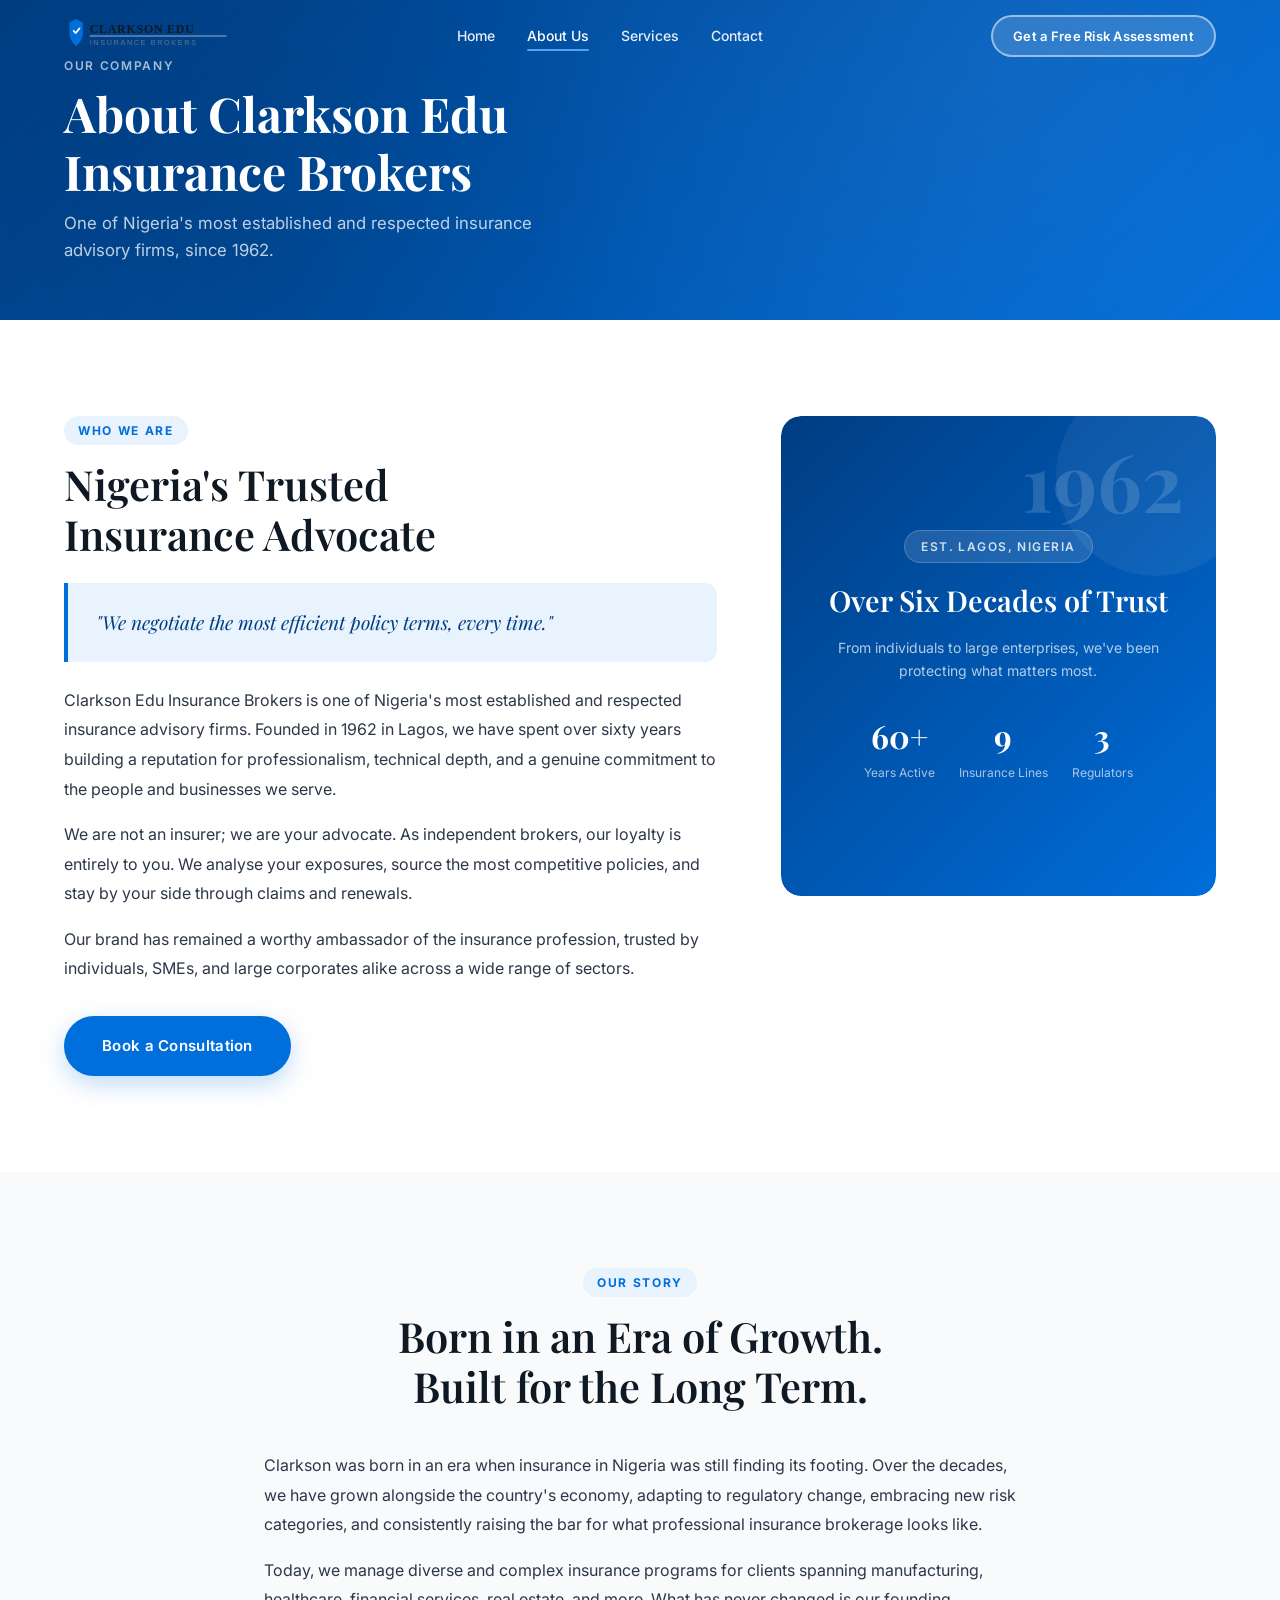
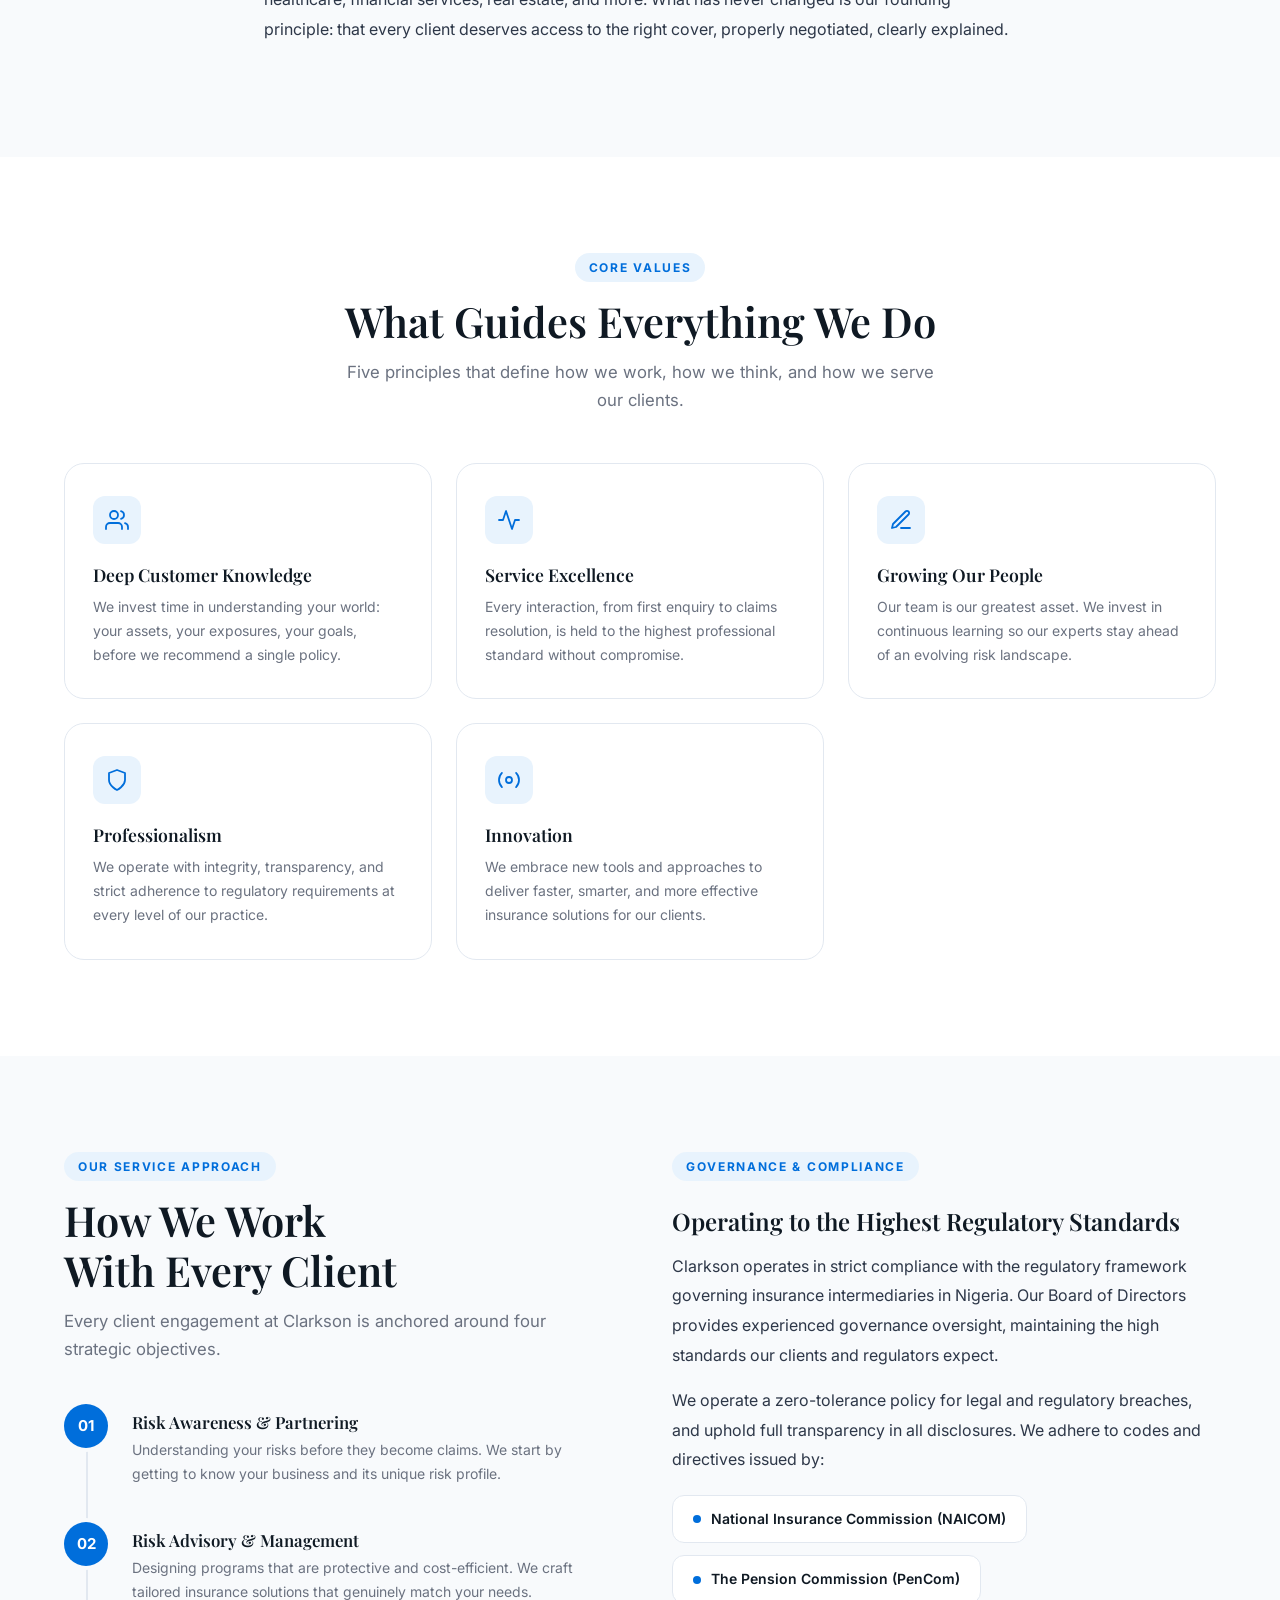
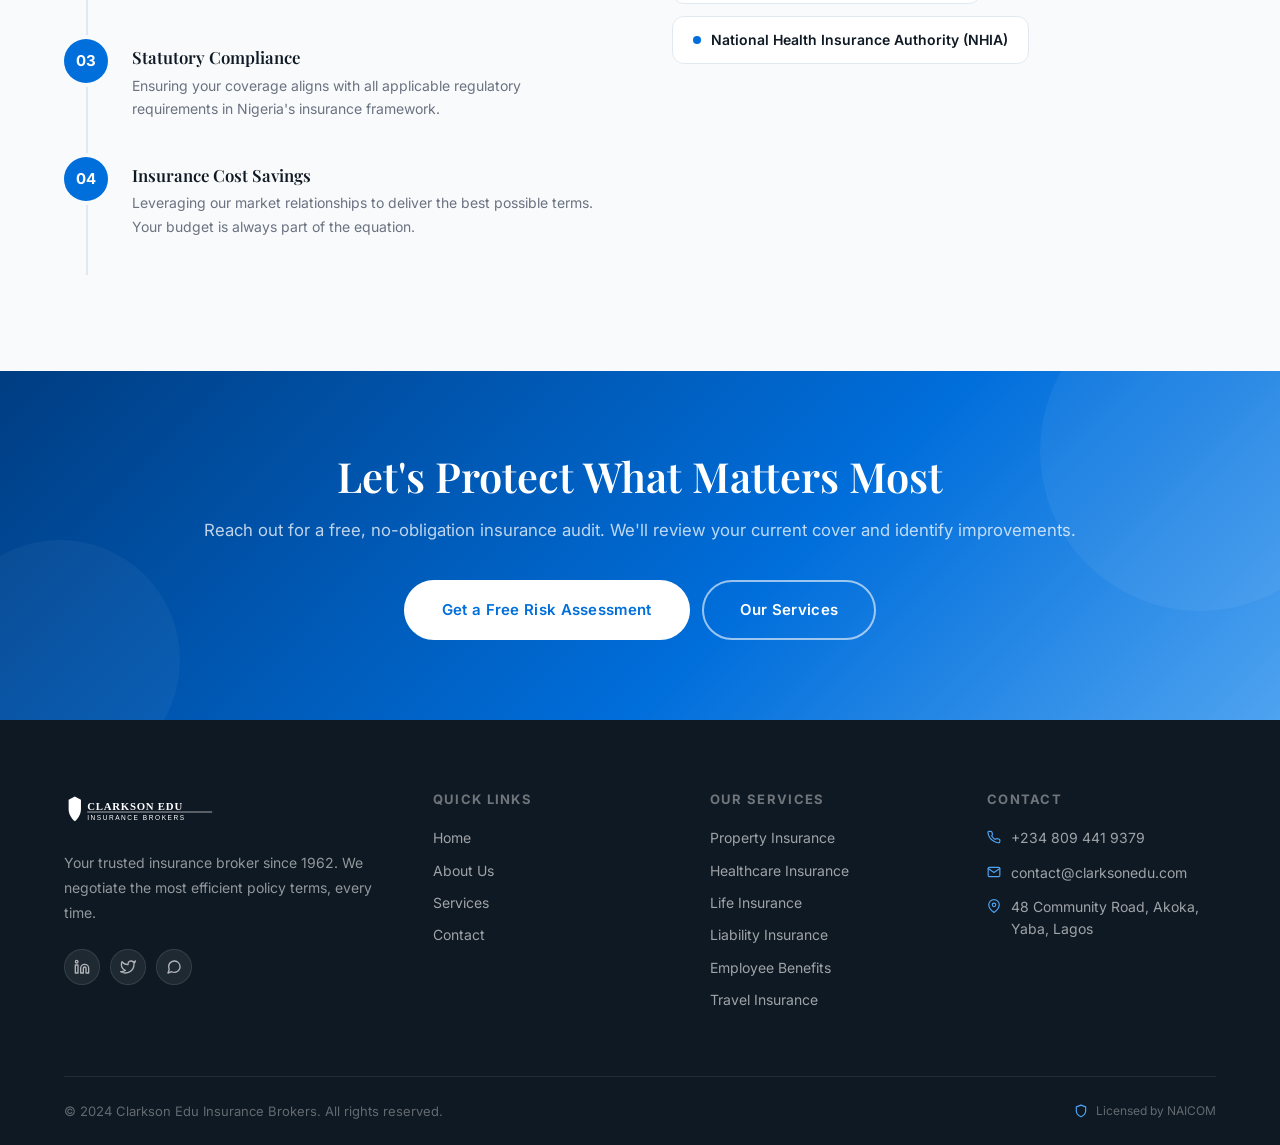
==== about.html @ 84d58c95 "Initial commit: Clarkson website Co-Authored-By: Claude Sonnet 5 <noreply@anthropic.com>" ====
<!DOCTYPE html>
<html lang="en">
<head>
  <meta charset="UTF-8"/>
  <meta name="viewport" content="width=device-width, initial-scale=1.0"/>
  <title>About Us | Clarkson Edu Insurance Brokers</title>
  <meta name="description" content="Clarkson Edu Insurance Brokers, one of Nigeria's most established insurance advisory firms. Founded in 1962, over 60 years of trust and expertise."/>
  <link rel="icon" type="image/svg+xml" href="./images/logo.svg"/>
  <link rel="preconnect" href="https://fonts.googleapis.com"/>
  <link rel="preconnect" href="https://fonts.gstatic.com" crossorigin/>
  <link href="https://fonts.googleapis.com/css2?family=Inter:wght@300;400;500;600;700;800&family=Playfair+Display:wght@500;600;700&display=swap" rel="stylesheet"/>
  <link rel="stylesheet" href="./src/css/styles.css"/>
</head>
<body>

<!-- LOADER -->
<div id="loader">
  <div class="loader-track"><div class="loader-bar"></div></div>
</div>

<!-- HEADER -->
<header id="header">
  <div class="container">
    <nav class="nav-inner">
      <a href="./index.html" class="nav-logo">
        <img src="./images/logo.svg" alt="Clarkson Edu Insurance Brokers"/>
      </a>
      <div class="nav-links">
        <a href="./index.html" class="nav-link">Home</a>
        <a href="./about.html" class="nav-link">About Us</a>
        <a href="./services.html" class="nav-link">Services</a>
        <a href="./contact.html" class="nav-link">Contact</a>
      </div>
      <div class="nav-cta">
        <a href="./contact.html" class="btn btn-primary btn-sm">Get a Free Risk Assessment</a>
      </div>
      <button class="nav-toggle" id="nav-toggle" aria-label="Toggle navigation">
        <span></span><span></span><span></span>
      </button>
    </nav>
  </div>
</header>

<!-- MOBILE NAV -->
<div id="mobile-nav">
  <a href="./index.html" class="mobile-nav-link">Home</a>
  <a href="./about.html" class="mobile-nav-link">About Us</a>
  <a href="./services.html" class="mobile-nav-link">Services</a>
  <a href="./contact.html" class="mobile-nav-link">Contact</a>
  <div class="mobile-nav-cta">
    <a href="./contact.html" class="btn btn-primary">Get a Free Risk Assessment</a>
  </div>
</div>

<!-- PAGE HERO -->
<section class="page-hero">
  <div class="container">
    <div class="page-hero-inner">
      <div class="page-hero-label">Our Company</div>
      <h1>About Clarkson Edu<br/>Insurance Brokers</h1>
      <p>One of Nigeria's most established and respected insurance advisory firms, since 1962.</p>
    </div>
  </div>
</section>

<!-- WHO WE ARE -->
<section class="section">
  <div class="container">
    <div class="two-col two-col-wide">
      <div>
        <div class="reveal">
          <span class="section-label">Who We Are</span>
          <h2 class="section-title">Nigeria's Trusted<br/>Insurance Advocate</h2>
        </div>
        <div class="accent-box reveal reveal-delay-1">
          <p>"We negotiate the most efficient policy terms, every time."</p>
        </div>
        <p class="body-text reveal reveal-delay-1">Clarkson Edu Insurance Brokers is one of Nigeria's most established and respected insurance advisory firms. Founded in 1962 in Lagos, we have spent over sixty years building a reputation for professionalism, technical depth, and a genuine commitment to the people and businesses we serve.</p>
        <p class="body-text reveal reveal-delay-2">We are not an insurer; we are your advocate. As independent brokers, our loyalty is entirely to you. We analyse your exposures, source the most competitive policies, and stay by your side through claims and renewals.</p>
        <p class="body-text reveal reveal-delay-2">Our brand has remained a worthy ambassador of the insurance profession, trusted by individuals, SMEs, and large corporates alike across a wide range of sectors.</p>
        <div style="margin-top:32px;" class="reveal reveal-delay-3">
          <a href="./contact.html" class="btn btn-primary btn-lg">Book a Consultation</a>
        </div>
      </div>
      <div class="about-visual reveal reveal-delay-2">
        <div class="about-visual-inner">
          <div class="about-visual-year">1962</div>
          <div class="about-visual-badge">Est. Lagos, Nigeria</div>
          <h3>Over Six Decades of Trust</h3>
          <p>From individuals to large enterprises, we've been protecting what matters most.</p>
          <div class="about-stat-row">
            <div class="about-stat"><div class="about-stat-n">60+</div><div class="about-stat-l">Years Active</div></div>
            <div class="about-stat"><div class="about-stat-n">9</div><div class="about-stat-l">Insurance Lines</div></div>
            <div class="about-stat"><div class="about-stat-n">3</div><div class="about-stat-l">Regulators</div></div>
          </div>
        </div>
      </div>
    </div>
  </div>
</section>

<!-- OUR STORY -->
<section class="section section-alt">
  <div class="container">
    <div class="container-narrow" style="max-width:800px;margin:0 auto;">
      <div class="reveal text-center">
        <span class="section-label">Our Story</span>
        <h2 class="section-title">Born in an Era of Growth.<br/>Built for the Long Term.</h2>
      </div>
      <div style="margin-top:40px;">
        <p class="body-text reveal">Clarkson was born in an era when insurance in Nigeria was still finding its footing. Over the decades, we have grown alongside the country's economy, adapting to regulatory change, embracing new risk categories, and consistently raising the bar for what professional insurance brokerage looks like.</p>
        <p class="body-text reveal reveal-delay-1">Today, we manage diverse and complex insurance programs for clients spanning manufacturing, healthcare, financial services, real estate, and more. What has never changed is our founding principle: that every client deserves access to the right cover, properly negotiated, clearly explained.</p>
      </div>
    </div>
  </div>
</section>

<!-- CORE VALUES -->
<section class="section">
  <div class="container">
    <div class="text-center reveal">
      <span class="section-label">Core Values</span>
      <h2 class="section-title">What Guides Everything We Do</h2>
      <p class="section-sub">Five principles that define how we work, how we think, and how we serve our clients.</p>
    </div>
    <div class="values-grid">
      <div class="value-card reveal reveal-delay-1">
        <div class="value-icon">
          <svg xmlns="http://www.w3.org/2000/svg" width="24" height="24" viewBox="0 0 24 24" fill="none" stroke="currentColor" stroke-width="1.8" stroke-linecap="round" stroke-linejoin="round"><path d="M17 21v-2a4 4 0 0 0-4-4H5a4 4 0 0 0-4 4v2"/><circle cx="9" cy="7" r="4"/><path d="M23 21v-2a4 4 0 0 0-3-3.87"/><path d="M16 3.13a4 4 0 0 1 0 7.75"/></svg>
        </div>
        <h3>Deep Customer Knowledge</h3>
        <p>We invest time in understanding your world: your assets, your exposures, your goals, before we recommend a single policy.</p>
      </div>
      <div class="value-card reveal reveal-delay-2">
        <div class="value-icon">
          <svg xmlns="http://www.w3.org/2000/svg" width="24" height="24" viewBox="0 0 24 24" fill="none" stroke="currentColor" stroke-width="1.8" stroke-linecap="round" stroke-linejoin="round"><polyline points="22 12 18 12 15 21 9 3 6 12 2 12"/></svg>
        </div>
        <h3>Service Excellence</h3>
        <p>Every interaction, from first enquiry to claims resolution, is held to the highest professional standard without compromise.</p>
      </div>
      <div class="value-card reveal reveal-delay-3">
        <div class="value-icon">
          <svg xmlns="http://www.w3.org/2000/svg" width="24" height="24" viewBox="0 0 24 24" fill="none" stroke="currentColor" stroke-width="1.8" stroke-linecap="round" stroke-linejoin="round"><path d="M12 20h9"/><path d="M16.5 3.5a2.121 2.121 0 0 1 3 3L7 19l-4 1 1-4L16.5 3.5z"/></svg>
        </div>
        <h3>Growing Our People</h3>
        <p>Our team is our greatest asset. We invest in continuous learning so our experts stay ahead of an evolving risk landscape.</p>
      </div>
      <div class="value-card reveal">
        <div class="value-icon">
          <svg xmlns="http://www.w3.org/2000/svg" width="24" height="24" viewBox="0 0 24 24" fill="none" stroke="currentColor" stroke-width="1.8" stroke-linecap="round" stroke-linejoin="round"><path d="M12 22s8-4 8-10V5l-8-3-8 3v7c0 6 8 10 8 10z"/></svg>
        </div>
        <h3>Professionalism</h3>
        <p>We operate with integrity, transparency, and strict adherence to regulatory requirements at every level of our practice.</p>
      </div>
      <div class="value-card reveal reveal-delay-1">
        <div class="value-icon">
          <svg xmlns="http://www.w3.org/2000/svg" width="24" height="24" viewBox="0 0 24 24" fill="none" stroke="currentColor" stroke-width="1.8" stroke-linecap="round" stroke-linejoin="round"><circle cx="12" cy="12" r="3"/><path d="M19.07 4.93a10 10 0 0 1 0 14.14M4.93 4.93a10 10 0 0 0 0 14.14"/></svg>
        </div>
        <h3>Innovation</h3>
        <p>We embrace new tools and approaches to deliver faster, smarter, and more effective insurance solutions for our clients.</p>
      </div>
    </div>
  </div>
</section>

<!-- SERVICE APPROACH -->
<section class="section section-alt">
  <div class="container">
    <div class="two-col">
      <div>
        <div class="reveal">
          <span class="section-label">Our Service Approach</span>
          <h2 class="section-title">How We Work<br/>With Every Client</h2>
          <p class="section-sub" style="margin-top:12px;">Every client engagement at Clarkson is anchored around four strategic objectives.</p>
        </div>
        <div class="approach-steps" style="margin-top:40px;">
          <div class="approach-step reveal reveal-delay-1">
            <div class="step-num">01</div>
            <div class="step-body">
              <h4>Risk Awareness &amp; Partnering</h4>
              <p>Understanding your risks before they become claims. We start by getting to know your business and its unique risk profile.</p>
            </div>
          </div>
          <div class="approach-step reveal reveal-delay-2">
            <div class="step-num">02</div>
            <div class="step-body">
              <h4>Risk Advisory &amp; Management</h4>
              <p>Designing programs that are protective and cost-efficient. We craft tailored insurance solutions that genuinely match your needs.</p>
            </div>
          </div>
          <div class="approach-step reveal reveal-delay-3">
            <div class="step-num">03</div>
            <div class="step-body">
              <h4>Statutory Compliance</h4>
              <p>Ensuring your coverage aligns with all applicable regulatory requirements in Nigeria's insurance framework.</p>
            </div>
          </div>
          <div class="approach-step reveal reveal-delay-4">
            <div class="step-num">04</div>
            <div class="step-body">
              <h4>Insurance Cost Savings</h4>
              <p>Leveraging our market relationships to deliver the best possible terms. Your budget is always part of the equation.</p>
            </div>
          </div>
        </div>
      </div>
      <div class="reveal reveal-delay-2">
        <span class="section-label">Governance &amp; Compliance</span>
        <h3 style="margin:12px 0 16px;">Operating to the Highest Regulatory Standards</h3>
        <p class="body-text">Clarkson operates in strict compliance with the regulatory framework governing insurance intermediaries in Nigeria. Our Board of Directors provides experienced governance oversight, maintaining the high standards our clients and regulators expect.</p>
        <p class="body-text">We operate a zero-tolerance policy for legal and regulatory breaches, and uphold full transparency in all disclosures. We adhere to codes and directives issued by:</p>
        <div class="governance-badges" style="margin-top:20px;">
          <div class="gov-badge"><div class="gov-badge-dot"></div>National Insurance Commission (NAICOM)</div>
          <div class="gov-badge"><div class="gov-badge-dot"></div>The Pension Commission (PenCom)</div>
          <div class="gov-badge"><div class="gov-badge-dot"></div>National Health Insurance Authority (NHIA)</div>
        </div>
      </div>
    </div>
  </div>
</section>

<!-- CTA BANNER -->
<section class="cta-banner">
  <div class="container">
    <div class="cta-banner-inner reveal">
      <h2>Let's Protect What Matters Most</h2>
      <p>Reach out for a free, no-obligation insurance audit. We'll review your current cover and identify improvements.</p>
      <div class="btn-group">
        <a href="./contact.html" class="btn btn-lg" style="background:#fff;color:var(--primary);border:2px solid #fff;">Get a Free Risk Assessment</a>
        <a href="./services.html" class="btn btn-outline btn-lg">Our Services</a>
      </div>
    </div>
  </div>
</section>

<!-- FOOTER -->
<footer>
  <div class="container">
    <div class="footer-grid">
      <div class="footer-brand">
        <div class="footer-logo">
          <img src="./images/logo.svg" alt="Clarkson Edu Insurance Brokers"/>
        </div>
        <p class="footer-tagline">Your trusted insurance broker since 1962. We negotiate the most efficient policy terms, every time.</p>
        <div class="footer-socials">
          <a href="#" class="social-btn" aria-label="LinkedIn"><svg xmlns="http://www.w3.org/2000/svg" width="16" height="16" viewBox="0 0 24 24" fill="none" stroke="currentColor" stroke-width="2" stroke-linecap="round" stroke-linejoin="round"><path d="M16 8a6 6 0 0 1 6 6v7h-4v-7a2 2 0 0 0-2-2 2 2 0 0 0-2 2v7h-4v-7a6 6 0 0 1 6-6z"/><rect x="2" y="9" width="4" height="12"/><circle cx="4" cy="4" r="2"/></svg></a>
          <a href="#" class="social-btn" aria-label="Twitter/X"><svg xmlns="http://www.w3.org/2000/svg" width="16" height="16" viewBox="0 0 24 24" fill="none" stroke="currentColor" stroke-width="2" stroke-linecap="round" stroke-linejoin="round"><path d="M23 3a10.9 10.9 0 0 1-3.14 1.53 4.48 4.48 0 0 0-7.86 3v1A10.66 10.66 0 0 1 3 4s-4 9 5 13a11.64 11.64 0 0 1-7 2c9 5 20 0 20-11.5a4.5 4.5 0 0 0-.08-.83A7.72 7.72 0 0 0 23 3z"/></svg></a>
          <a href="https://wa.me/2348094419379" class="social-btn" aria-label="WhatsApp"><svg xmlns="http://www.w3.org/2000/svg" width="16" height="16" viewBox="0 0 24 24" fill="none" stroke="currentColor" stroke-width="2" stroke-linecap="round" stroke-linejoin="round"><path d="M21 11.5a8.38 8.38 0 0 1-.9 3.8 8.5 8.5 0 0 1-7.6 4.7 8.38 8.38 0 0 1-3.8-.9L3 21l1.9-5.7a8.38 8.38 0 0 1-.9-3.8 8.5 8.5 0 0 1 4.7-7.6 8.38 8.38 0 0 1 3.8-.9h.5a8.48 8.48 0 0 1 8 8v.5z"/></svg></a>
        </div>
      </div>
      <div class="footer-col">
        <h4>Quick Links</h4>
        <div class="footer-links">
          <a href="./index.html">Home</a>
          <a href="./about.html">About Us</a>
          <a href="./services.html">Services</a>
          <a href="./contact.html">Contact</a>
        </div>
      </div>
      <div class="footer-col">
        <h4>Our Services</h4>
        <div class="footer-links">
          <a href="./services.html">Property Insurance</a>
          <a href="./services.html">Healthcare Insurance</a>
          <a href="./services.html">Life Insurance</a>
          <a href="./services.html">Liability Insurance</a>
          <a href="./services.html">Employee Benefits</a>
          <a href="./services.html">Travel Insurance</a>
        </div>
      </div>
      <div class="footer-col">
        <h4>Contact</h4>
        <div class="footer-contact-item"><svg xmlns="http://www.w3.org/2000/svg" width="14" height="14" viewBox="0 0 24 24" fill="none" stroke="currentColor" stroke-width="2" stroke-linecap="round" stroke-linejoin="round"><path d="M22 16.92v3a2 2 0 0 1-2.18 2 19.79 19.79 0 0 1-8.63-3.07A19.5 19.5 0 0 1 4.69 13 19.79 19.79 0 0 1 1.61 4.45 2 2 0 0 1 3.6 2.27h3a2 2 0 0 1 2 1.72c.127.96.361 1.903.7 2.81a2 2 0 0 1-.45 2.11L7.91 9.91a16 16 0 0 0 6.29 6.29l.95-.95a2 2 0 0 1 2.11-.45c.907.339 1.85.573 2.81.7A2 2 0 0 1 22 16.92z"/></svg><span>+234 809 441 9379</span></div>
        <div class="footer-contact-item"><svg xmlns="http://www.w3.org/2000/svg" width="14" height="14" viewBox="0 0 24 24" fill="none" stroke="currentColor" stroke-width="2" stroke-linecap="round" stroke-linejoin="round"><path d="M4 4h16c1.1 0 2 .9 2 2v12c0 1.1-.9 2-2 2H4c-1.1 0-2-.9-2-2V6c0-1.1.9-2 2-2z"/><polyline points="22,6 12,13 2,6"/></svg><span>contact@clarksonedu.com</span></div>
        <div class="footer-contact-item"><svg xmlns="http://www.w3.org/2000/svg" width="14" height="14" viewBox="0 0 24 24" fill="none" stroke="currentColor" stroke-width="2" stroke-linecap="round" stroke-linejoin="round"><path d="M21 10c0 7-9 13-9 13s-9-6-9-13a9 9 0 0 1 18 0z"/><circle cx="12" cy="10" r="3"/></svg><span>48 Community Road, Akoka, Yaba, Lagos</span></div>
      </div>
    </div>
    <div class="footer-bottom">
      <p class="footer-copy">© 2024 Clarkson Edu Insurance Brokers. All rights reserved.</p>
      <div class="footer-badge"><svg xmlns="http://www.w3.org/2000/svg" width="14" height="14" viewBox="0 0 24 24" fill="none" stroke="currentColor" stroke-width="2" stroke-linecap="round" stroke-linejoin="round"><path d="M12 22s8-4 8-10V5l-8-3-8 3v7c0 6 8 10 8 10z"/></svg>Licensed by NAICOM</div>
    </div>
  </div>
</footer>

<script type="module" src="./src/js/main.js"></script>
</body>
</html>
---- src/css/styles.css ----
/* ============================================================
   CLARKSON INSURANCE BROKERS — MAIN STYLESHEET
   Primary: #006edb  |  Theme: Light
   ============================================================ */

/* --- Google Fonts --- */
@import url('https://fonts.googleapis.com/css2?family=Inter:wght@300;400;500;600;700;800;900&family=Playfair+Display:wght@500;600;700&display=swap');

/* --- Variables --- */
:root {
  --primary:       #006edb;
  --primary-dark:  #0055b0;
  --primary-deeper:#003d82;
  --primary-light: #e8f3fd;
  --primary-mid:   #4fa3f0;
  --accent:        #ff6b2b;

  --text-dark:     #0f1923;
  --text-body:     #2d3748;
  --text-muted:    #6b7280;
  --text-light:    #9ca3af;

  --bg:            #ffffff;
  --bg-surface:    #f8fafc;
  --bg-alt:        #f1f5f9;
  --border:        #e2e8f0;
  --border-light:  #f1f5f9;

  --radius-sm:     4px;
  --radius:        8px;
  --radius-lg:     12px;
  --radius-xl:     20px;
  --radius-full:   9999px;

  --shadow-sm:     0 1px 3px rgba(0,0,0,0.06), 0 1px 2px rgba(0,0,0,0.04);
  --shadow:        0 4px 16px rgba(0,0,0,0.08);
  --shadow-md:     0 8px 32px rgba(0,0,0,0.10);
  --shadow-lg:     0 16px 48px rgba(0,0,0,0.12);
  --shadow-primary:0 8px 24px rgba(0,110,219,0.25);

  --transition:    all 0.25s cubic-bezier(0.4,0,0.2,1);
  --transition-slow: all 0.45s cubic-bezier(0.4,0,0.2,1);

  --header-h:      72px;
  --max-w:         1200px;
  --max-w-narrow:  860px;
}

/* --- Reset --- */
*, *::before, *::after { box-sizing: border-box; margin: 0; padding: 0; }
html { scroll-behavior: smooth; font-size: 16px; }
body {
  font-family: 'Inter', system-ui, sans-serif;
  background: var(--bg);
  color: var(--text-body);
  line-height: 1.6;
  -webkit-font-smoothing: antialiased;
  overflow-x: hidden;
}
img { display: block; max-width: 100%; }
a { text-decoration: none; color: inherit; }
ul, ol { list-style: none; }
button { cursor: pointer; font-family: inherit; }
input, textarea, select { font-family: inherit; }

/* --- Loader --- */
#loader {
  position: fixed;
  inset: 0;
  background: #ffffff;
  z-index: 99999;
  display: flex;
  flex-direction: column;
  align-items: center;
  justify-content: center;
  gap: 16px;
  transition: opacity 0.5s ease, visibility 0.5s ease;
}
#loader.hidden {
  opacity: 0;
  visibility: hidden;
  pointer-events: none;
}
.loader-label {
  font-size: 13px;
  font-weight: 500;
  letter-spacing: 0.12em;
  text-transform: uppercase;
  color: #888;
}
.loader-track {
  width: 200px;
  height: 2px;
  background: #e5e5e5;
  border-radius: 2px;
  overflow: hidden;
}
.loader-bar {
  height: 100%;
  width: 0%;
  background: #000000;
  border-radius: 2px;
  transition: width 0.12s ease;
}

/* --- Container --- */
.container {
  width: 100%;
  max-width: var(--max-w);
  margin: 0 auto;
  padding: 0 24px;
}
.container-narrow {
  width: 100%;
  max-width: var(--max-w-narrow);
  margin: 0 auto;
  padding: 0 24px;
}

/* --- Typography --- */
h1, h2, h3, h4, h5 {
  font-family: 'Playfair Display', Georgia, serif;
  color: var(--text-dark);
  line-height: 1.2;
}
h1 { font-size: clamp(2.2rem, 5vw, 3.6rem); font-weight: 700; }
h2 { font-size: clamp(1.8rem, 3.5vw, 2.6rem); font-weight: 600; }
h3 { font-size: clamp(1.2rem, 2.5vw, 1.5rem); font-weight: 600; }
h4 { font-size: 1.1rem; font-weight: 600; }
p  { color: var(--text-body); }

.section-label {
  display: inline-block;
  font-size: 12px;
  font-weight: 700;
  letter-spacing: 0.14em;
  text-transform: uppercase;
  color: var(--primary);
  background: var(--primary-light);
  padding: 5px 14px;
  border-radius: var(--radius-full);
  margin-bottom: 14px;
}
.section-title { margin-bottom: 12px; }
.section-sub {
  font-size: 1.05rem;
  color: var(--text-muted);
  max-width: 600px;
  line-height: 1.7;
}
.text-center { text-align: center; }
.text-center .section-sub { margin: 0 auto; }

/* --- Buttons --- */
.btn {
  display: inline-flex;
  align-items: center;
  gap: 8px;
  padding: 13px 28px;
  font-size: 14px;
  font-weight: 600;
  font-family: 'Inter', sans-serif;
  border-radius: var(--radius-full);
  border: 2px solid transparent;
  transition: var(--transition);
  white-space: nowrap;
  letter-spacing: 0.02em;
}
.btn-primary {
  background: var(--primary);
  color: #fff;
  border-color: var(--primary);
  box-shadow: var(--shadow-primary);
}
.btn-primary:hover {
  background: var(--primary-dark);
  border-color: var(--primary-dark);
  transform: translateY(-1px);
  box-shadow: 0 12px 32px rgba(0,110,219,0.35);
}
.btn-outline {
  background: transparent;
  color: #fff;
  border-color: rgba(255,255,255,0.6);
}
.btn-outline:hover {
  background: rgba(255,255,255,0.15);
  border-color: #fff;
}
.btn-outline-dark {
  background: transparent;
  color: var(--primary);
  border-color: var(--primary);
}
.btn-outline-dark:hover {
  background: var(--primary);
  color: #fff;
}
.btn-ghost {
  background: transparent;
  color: var(--primary);
  border-color: transparent;
  padding-left: 0;
}
.btn-ghost:hover { gap: 12px; }
.btn svg { width: 16px; height: 16px; flex-shrink: 0; }
.btn-sm { padding: 9px 20px; font-size: 13px; }
.btn-lg { padding: 16px 36px; font-size: 15px; }

/* ============================================================
   HEADER / NAVIGATION
   ============================================================ */
#header {
  position: fixed;
  top: 0; left: 0; right: 0;
  height: var(--header-h);
  z-index: 1000;
  background: transparent;
  transition: var(--transition-slow);
}
#header.scrolled {
  background: rgba(255,255,255,0.98);
  box-shadow: 0 1px 0 var(--border), var(--shadow-sm);
  backdrop-filter: blur(12px);
  -webkit-backdrop-filter: blur(12px);
}
.nav-inner {
  height: var(--header-h);
  display: flex;
  align-items: center;
  justify-content: space-between;
  gap: 24px;
}
.nav-logo {
  display: flex;
  align-items: center;
  gap: 12px;
  flex-shrink: 0;
}
.nav-logo img {
  height: 44px;
  width: auto;
  max-width: 100%;
  object-fit: contain;
}

.nav-links {
  display: flex;
  align-items: center;
  gap: 4px;
}
.nav-link {
  padding: 8px 14px;
  font-size: 14px;
  font-weight: 500;
  color: rgba(255,255,255,0.9);
  border-radius: var(--radius);
  transition: var(--transition);
  position: relative;
}
.nav-link::after {
  content: '';
  position: absolute;
  bottom: 4px; left: 14px; right: 14px;
  height: 2px;
  background: var(--primary-mid);
  border-radius: 2px;
  transform: scaleX(0);
  transition: transform 0.2s ease;
}
.nav-link:hover::after,
.nav-link.active::after { transform: scaleX(1); }
.nav-link:hover { color: #fff; }
.nav-link.active { color: #fff; }

#header.scrolled .nav-link { color: var(--text-body); }
#header.scrolled .nav-link:hover { color: var(--primary); background: var(--primary-light); }
#header.scrolled .nav-link.active { color: var(--primary); }
#header.scrolled .nav-link::after { background: var(--primary); }

.nav-cta { margin-left: 12px; }
#header:not(.scrolled) .nav-cta .btn-primary {
  background: rgba(255,255,255,0.15);
  border-color: rgba(255,255,255,0.5);
  box-shadow: none;
}
#header:not(.scrolled) .nav-cta .btn-primary:hover {
  background: rgba(255,255,255,0.25);
  border-color: #fff;
}

.nav-toggle {
  display: none;
  flex-direction: column;
  gap: 5px;
  background: none;
  border: none;
  padding: 6px;
  cursor: pointer;
}
.nav-toggle span {
  display: block;
  width: 24px;
  height: 2px;
  background: #fff;
  border-radius: 2px;
  transition: var(--transition);
}
#header.scrolled .nav-toggle span { background: var(--text-dark); }

.nav-toggle.open span:nth-child(1) { transform: translateY(7px) rotate(45deg); }
.nav-toggle.open span:nth-child(2) { opacity: 0; }
.nav-toggle.open span:nth-child(3) { transform: translateY(-7px) rotate(-45deg); }

/* --- Mobile Nav --- */
#mobile-nav {
  display: none;
  position: fixed;
  top: var(--header-h);
  left: 0; right: 0;
  background: rgba(255,255,255,0.98);
  backdrop-filter: blur(20px);
  border-top: 1px solid var(--border);
  box-shadow: var(--shadow-md);
  z-index: 999;
  padding: 16px 0;
  transform: translateY(-10px);
  opacity: 0;
  transition: var(--transition);
  pointer-events: none;
}
#mobile-nav.open {
  transform: translateY(0);
  opacity: 1;
  pointer-events: all;
}
.mobile-nav-link {
  display: block;
  padding: 13px 24px;
  font-size: 15px;
  font-weight: 500;
  color: var(--text-body);
  border-left: 3px solid transparent;
  transition: var(--transition);
}
.mobile-nav-link:hover, .mobile-nav-link.active {
  color: var(--primary);
  background: var(--primary-light);
  border-left-color: var(--primary);
}
.mobile-nav-cta {
  padding: 12px 24px;
  margin-top: 8px;
  border-top: 1px solid var(--border);
}
.mobile-nav-cta .btn { width: 100%; justify-content: center; }

/* ============================================================
   HERO SLIDER
   ============================================================ */
.hero {
  position: relative;
  height: 100vh;
  min-height: 600px;
  max-height: 900px;
  overflow: hidden;
  background: var(--primary-deeper);
}
.slider-track {
  display: flex;
  height: 100%;
  transition: transform 0.7s cubic-bezier(0.77,0,0.175,1);
  will-change: transform;
}
.slide {
  position: relative;
  min-width: 100%;
  height: 100%;
  background: var(--primary-deeper);
  background-size: cover;
  background-position: center;
  background-repeat: no-repeat;
}
.slide::after {
  content: '';
  position: absolute;
  inset: 0;
  background: linear-gradient(
    135deg,
    rgba(0,40,100,0.82) 0%,
    rgba(0,80,180,0.55) 50%,
    rgba(0,110,219,0.3) 100%
  );
}
.slide-1 { background-image: url('../../assets/slide1.svg'); }
.slide-2 { background-image: url('../../assets/slide2.svg'); }
.slide-3 { background-image: url('../../assets/slide3.svg'); }

.slide-content {
  position: absolute;
  inset: 0;
  z-index: 2;
  display: flex;
  align-items: center;
  padding-top: var(--header-h);
}
.slide-inner {
  max-width: var(--max-w);
  width: 100%;
  margin: 0 auto;
  padding: 0 24px;
}
.slide-tag {
  display: inline-flex;
  align-items: center;
  gap: 8px;
  font-size: 12px;
  font-weight: 600;
  letter-spacing: 0.15em;
  text-transform: uppercase;
  color: rgba(255,255,255,0.8);
  background: rgba(255,255,255,0.12);
  backdrop-filter: blur(8px);
  border: 1px solid rgba(255,255,255,0.2);
  padding: 6px 16px;
  border-radius: var(--radius-full);
  margin-bottom: 24px;
}
.slide-tag::before {
  content: '';
  width: 6px; height: 6px;
  border-radius: 50%;
  background: #4fa3f0;
  flex-shrink: 0;
}
.slide-headline {
  font-family: 'Playfair Display', serif;
  font-size: clamp(2.4rem, 5.5vw, 4.2rem);
  font-weight: 700;
  color: #fff;
  line-height: 1.15;
  margin-bottom: 20px;
  max-width: 700px;
}
.slide-sub {
  font-size: clamp(1rem, 1.8vw, 1.15rem);
  color: rgba(255,255,255,0.82);
  max-width: 560px;
  line-height: 1.75;
  margin-bottom: 36px;
}
.slide-actions {
  display: flex;
  flex-wrap: wrap;
  gap: 12px;
  align-items: center;
}

/* Slider Controls */
.slider-prev,
.slider-next {
  position: absolute;
  top: 50%;
  transform: translateY(-50%);
  z-index: 10;
  width: 52px;
  height: 52px;
  border-radius: 50%;
  background: rgba(255,255,255,0.12);
  backdrop-filter: blur(10px);
  border: 1px solid rgba(255,255,255,0.25);
  color: #fff;
  display: flex;
  align-items: center;
  justify-content: center;
  transition: var(--transition);
}
.slider-prev { left: 24px; }
.slider-next { right: 24px; }
.slider-prev:hover,
.slider-next:hover {
  background: rgba(255,255,255,0.25);
  border-color: rgba(255,255,255,0.5);
  transform: translateY(-50%) scale(1.05);
}
.slider-prev svg,
.slider-next svg { width: 20px; height: 20px; }

/* Slider Dots */
.slider-dots {
  position: absolute;
  bottom: 28px;
  left: 50%;
  transform: translateX(-50%);
  z-index: 10;
  display: flex;
  gap: 8px;
}
.dot {
  width: 8px;
  height: 8px;
  border-radius: 50%;
  background: rgba(255,255,255,0.4);
  border: none;
  transition: var(--transition);
  cursor: pointer;
}
.dot.active {
  background: #fff;
  width: 24px;
  border-radius: 4px;
}

/* Slider Progress */
.slider-progress-bar {
  position: absolute;
  bottom: 0; left: 0;
  height: 3px;
  background: var(--primary-mid);
  width: 0%;
  z-index: 10;
  transition: width 0.1s linear;
}

/* ============================================================
   PAGE HERO (inner pages)
   ============================================================ */
.page-hero {
  height: 320px;
  background: linear-gradient(135deg, var(--primary-deeper) 0%, var(--primary) 100%);
  display: flex;
  align-items: flex-end;
  padding-bottom: 56px;
  padding-top: var(--header-h);
  position: relative;
  overflow: hidden;
}
.page-hero::before {
  content: '';
  position: absolute;
  inset: 0;
  background-image:
    radial-gradient(circle at 80% 20%, rgba(255,255,255,0.06) 0%, transparent 50%),
    radial-gradient(circle at 20% 80%, rgba(0,0,0,0.1) 0%, transparent 40%);
}
.page-hero-inner { position: relative; z-index: 1; }
.page-hero-label {
  font-size: 12px;
  font-weight: 600;
  letter-spacing: 0.14em;
  text-transform: uppercase;
  color: rgba(255,255,255,0.65);
  margin-bottom: 10px;
}
.page-hero h1 {
  color: #fff;
  font-size: clamp(2rem, 4vw, 3rem);
}
.page-hero p {
  color: rgba(255,255,255,0.75);
  font-size: 1.05rem;
  margin-top: 10px;
  max-width: 520px;
}

/* ============================================================
   SECTIONS
   ============================================================ */
.section { padding: 96px 0; }
.section-sm { padding: 64px 0; }
.section-lg { padding: 120px 0; }
.section-alt { background: var(--bg-surface); }
.section-dark {
  background: var(--primary-deeper);
  color: #fff;
}
.section-dark h2,
.section-dark h3,
.section-dark h4 { color: #fff; }
.section-dark .section-label {
  background: rgba(255,255,255,0.12);
  color: rgba(255,255,255,0.85);
}
.section-dark .section-sub { color: rgba(255,255,255,0.7); }
.section-dark p { color: rgba(255,255,255,0.75); }

/* ============================================================
   WHAT WE COVER — Insurance Categories Grid
   ============================================================ */
.categories-grid {
  display: grid;
  grid-template-columns: repeat(auto-fill, minmax(220px, 1fr));
  gap: 16px;
  margin-top: 48px;
}
.category-card {
  background: var(--bg);
  border: 1px solid var(--border);
  border-radius: var(--radius-lg);
  padding: 28px 24px;
  transition: var(--transition);
  position: relative;
  overflow: hidden;
}
.category-card::before {
  content: '';
  position: absolute;
  top: 0; left: 0; right: 0;
  height: 3px;
  background: linear-gradient(90deg, var(--primary), var(--primary-mid));
  transform: scaleX(0);
  transform-origin: left;
  transition: transform 0.3s ease;
}
.category-card:hover { border-color: var(--primary); box-shadow: var(--shadow-md); transform: translateY(-2px); }
.category-card:hover::before { transform: scaleX(1); }
.category-icon {
  width: 44px;
  height: 44px;
  border-radius: var(--radius);
  background: var(--primary-light);
  display: flex;
  align-items: center;
  justify-content: center;
  margin-bottom: 16px;
  color: var(--primary);
}
.category-icon svg { width: 22px; height: 22px; }
.category-card h4 { font-size: 14px; font-weight: 600; color: var(--text-dark); margin-bottom: 6px; }
.category-card p  { font-size: 13px; color: var(--text-muted); line-height: 1.55; }

/* ============================================================
   WHY CHOOSE CLARKSON
   ============================================================ */
.reasons-grid {
  display: grid;
  grid-template-columns: repeat(2, 1fr);
  gap: 24px;
  margin-top: 48px;
}
.reason-card {
  background: var(--bg);
  border: 1px solid var(--border);
  border-radius: var(--radius-xl);
  padding: 36px 32px;
  display: flex;
  gap: 20px;
  transition: var(--transition);
}
.reason-card:hover { box-shadow: var(--shadow-md); transform: translateY(-2px); border-color: var(--border-light); }
.reason-num {
  font-family: 'Playfair Display', serif;
  font-size: 2.5rem;
  font-weight: 700;
  color: var(--primary-light);
  line-height: 1;
  flex-shrink: 0;
  width: 52px;
  color: var(--primary);
  opacity: 0.2;
}
.reason-body h3 { font-size: 1.15rem; margin-bottom: 10px; }
.reason-body p  { font-size: 14px; color: var(--text-muted); line-height: 1.7; }

/* ============================================================
   SERVICE PILLARS
   ============================================================ */
.pillars-wrapper {
  display: grid;
  grid-template-columns: 1fr 1fr;
  gap: 48px;
  align-items: center;
  margin-top: 64px;
}
.pillars-text p { font-size: 1rem; line-height: 1.8; margin-bottom: 32px; color: rgba(255,255,255,0.75); }
.pillars-list {
  display: flex;
  flex-direction: column;
  gap: 12px;
}
.pillar-item {
  display: flex;
  align-items: center;
  gap: 14px;
  padding: 16px 20px;
  background: rgba(255,255,255,0.07);
  border: 1px solid rgba(255,255,255,0.1);
  border-radius: var(--radius-lg);
  transition: var(--transition);
}
.pillar-item:hover { background: rgba(255,255,255,0.12); }
.pillar-dot {
  width: 10px; height: 10px;
  border-radius: 50%;
  background: var(--primary-mid);
  flex-shrink: 0;
}
.pillar-item span { font-size: 15px; font-weight: 500; color: #fff; }

/* ============================================================
   STATS STRIP
   ============================================================ */
.stats-strip {
  background: var(--primary);
  padding: 56px 0;
}
.stats-grid {
  display: grid;
  grid-template-columns: repeat(4, 1fr);
  gap: 32px 0;
  text-align: center;
}
.stat-item {
  position: relative;
  padding: 4px 16px;
  min-width: 0;
}
.stat-item::before {
  content: '';
  position: absolute;
  left: 0;
  top: 50%;
  transform: translateY(-50%);
  width: 1px;
  height: 56%;
  background: rgba(255,255,255,0.2);
}
.stat-item:first-child::before { display: none; }
.stat-num {
  font-family: 'Playfair Display', serif;
  font-size: clamp(2rem, 4vw, 3.2rem);
  font-weight: 700;
  color: #fff;
  line-height: 1;
  margin-bottom: 8px;
  word-break: break-word;
}
.stat-label {
  font-size: 14px;
  color: rgba(255,255,255,0.75);
  font-weight: 500;
}

/* ============================================================
   CTA BANNER
   ============================================================ */
.cta-banner {
  background: linear-gradient(135deg, var(--primary-deeper) 0%, var(--primary) 60%, var(--primary-mid) 100%);
  padding: 80px 0;
  text-align: center;
  position: relative;
  overflow: hidden;
}
.cta-banner::before {
  content: '';
  position: absolute;
  top: -80px; right: -80px;
  width: 320px; height: 320px;
  border-radius: 50%;
  background: rgba(255,255,255,0.05);
}
.cta-banner::after {
  content: '';
  position: absolute;
  bottom: -60px; left: -60px;
  width: 240px; height: 240px;
  border-radius: 50%;
  background: rgba(255,255,255,0.04);
}
.cta-banner-inner { position: relative; z-index: 1; }
.cta-banner h2 { color: #fff; margin-bottom: 16px; }
.cta-banner p { color: rgba(255,255,255,0.75); font-size: 1.05rem; margin-bottom: 36px; }
.cta-banner .btn-group { display: flex; gap: 12px; justify-content: center; flex-wrap: wrap; }

/* ============================================================
   ABOUT PAGE CONTENT
   ============================================================ */
.two-col {
  display: grid;
  grid-template-columns: 1fr 1fr;
  gap: 64px;
  align-items: start;
}
.two-col-reverse { grid-template-columns: 1fr 1fr; }
.two-col-wide { grid-template-columns: 1.2fr 0.8fr; }
.accent-box {
  background: var(--primary-light);
  border-left: 4px solid var(--primary);
  border-radius: 0 var(--radius-lg) var(--radius-lg) 0;
  padding: 24px 28px;
  margin: 24px 0;
}
.accent-box p {
  font-family: 'Playfair Display', serif;
  font-size: 1.2rem;
  font-style: italic;
  color: var(--primary-deeper);
  line-height: 1.6;
}
.body-text { font-size: 1rem; line-height: 1.85; color: var(--text-body); margin-bottom: 16px; }
.about-visual {
  border-radius: var(--radius-xl);
  overflow: hidden;
  position: sticky;
  top: calc(var(--header-h) + 24px);
}
.about-visual-inner {
  background: linear-gradient(135deg, var(--primary-deeper) 0%, var(--primary) 100%);
  height: 480px;
  border-radius: var(--radius-xl);
  display: flex;
  flex-direction: column;
  align-items: center;
  justify-content: center;
  gap: 20px;
  padding: 40px;
  text-align: center;
  position: relative;
  overflow: hidden;
}
.about-visual-inner::before {
  content: '';
  position: absolute;
  top: -40px; right: -40px;
  width: 200px; height: 200px;
  border-radius: 50%;
  background: rgba(255,255,255,0.06);
}
.about-visual-year {
  font-family: 'Playfair Display', serif;
  font-size: 5rem;
  font-weight: 700;
  color: rgba(255,255,255,0.15);
  line-height: 1;
  position: absolute;
  top: 24px;
  right: 32px;
}
.about-visual-badge {
  background: rgba(255,255,255,0.12);
  border: 1px solid rgba(255,255,255,0.2);
  border-radius: var(--radius-full);
  padding: 6px 16px;
  font-size: 12px;
  font-weight: 600;
  letter-spacing: 0.12em;
  text-transform: uppercase;
  color: rgba(255,255,255,0.8);
}
.about-visual h3 { color: #fff; font-size: 1.8rem; }
.about-visual p  { color: rgba(255,255,255,0.7); font-size: 14px; }
.about-stat-row {
  display: flex;
  gap: 24px;
  margin-top: 8px;
}
.about-stat { text-align: center; }
.about-stat-n {
  font-family: 'Playfair Display', serif;
  font-size: 2rem;
  font-weight: 700;
  color: #fff;
}
.about-stat-l {
  font-size: 12px;
  color: rgba(255,255,255,0.65);
  margin-top: 2px;
}

/* Values Grid */
.values-grid {
  display: grid;
  grid-template-columns: repeat(auto-fill, minmax(280px, 1fr));
  gap: 24px;
  margin-top: 48px;
}
.value-card {
  background: var(--bg);
  border: 1px solid var(--border);
  border-radius: var(--radius-xl);
  padding: 32px 28px;
  transition: var(--transition);
}
.value-card:hover { box-shadow: var(--shadow-md); transform: translateY(-2px); }
.value-icon {
  width: 48px; height: 48px;
  border-radius: var(--radius-lg);
  background: var(--primary-light);
  color: var(--primary);
  display: flex;
  align-items: center;
  justify-content: center;
  margin-bottom: 20px;
}
.value-icon svg { width: 24px; height: 24px; }
.value-card h3 { font-size: 1.1rem; margin-bottom: 10px; }
.value-card p  { font-size: 14px; color: var(--text-muted); line-height: 1.7; }

/* Service Approach */
.approach-steps {
  margin-top: 48px;
  display: flex;
  flex-direction: column;
  gap: 0;
  position: relative;
}
.approach-steps::before {
  content: '';
  position: absolute;
  left: 22px; top: 0; bottom: 0;
  width: 2px;
  background: var(--border);
}
.approach-step {
  display: flex;
  gap: 24px;
  padding-bottom: 36px;
  position: relative;
}
.step-num {
  width: 44px; height: 44px;
  border-radius: 50%;
  background: var(--primary);
  color: #fff;
  font-weight: 700;
  font-size: 15px;
  display: flex;
  align-items: center;
  justify-content: center;
  flex-shrink: 0;
  position: relative;
  z-index: 1;
  box-shadow: 0 0 0 4px var(--bg-surface);
}
.step-body h4 { font-size: 1.05rem; margin-bottom: 6px; padding-top: 8px; }
.step-body p  { font-size: 14px; color: var(--text-muted); line-height: 1.7; }

/* Governance */
.governance-badges {
  display: flex;
  flex-wrap: wrap;
  gap: 12px;
  margin-top: 20px;
}
.gov-badge {
  display: flex;
  align-items: center;
  gap: 10px;
  background: var(--bg);
  border: 1px solid var(--border);
  border-radius: var(--radius-lg);
  padding: 12px 20px;
  font-size: 14px;
  font-weight: 600;
  color: var(--text-dark);
}
.gov-badge-dot {
  width: 8px; height: 8px;
  border-radius: 50%;
  background: var(--primary);
  flex-shrink: 0;
}

/* ============================================================
   SERVICES PAGE
   ============================================================ */
.services-intro {
  text-align: center;
  padding: 64px 0 0;
}
.service-lines {
  margin-top: 64px;
  display: flex;
  flex-direction: column;
  gap: 64px;
}
.service-line {
  display: grid;
  grid-template-columns: 280px 1fr;
  gap: 48px;
  padding-bottom: 64px;
  border-bottom: 1px solid var(--border);
}
.service-line:last-child { border-bottom: none; padding-bottom: 0; }
.service-line-head {}
.service-line-num {
  font-family: 'Playfair Display', serif;
  font-size: 4rem;
  font-weight: 700;
  color: var(--primary-light);
  line-height: 1;
  margin-bottom: 12px;
}
.service-line-head h2 { font-size: 1.6rem; margin-bottom: 14px; }
.service-line-head p { font-size: 14px; color: var(--text-muted); line-height: 1.75; }
.service-sub-items {
  display: grid;
  grid-template-columns: repeat(2, 1fr);
  gap: 12px;
  margin-top: 24px;
}
.service-sub-item {
  display: flex;
  align-items: center;
  gap: 10px;
  padding: 12px 16px;
  background: var(--bg-surface);
  border: 1px solid var(--border);
  border-radius: var(--radius);
  font-size: 13px;
  font-weight: 500;
  color: var(--text-body);
  transition: var(--transition);
}
.service-sub-item:hover {
  border-color: var(--primary);
  background: var(--primary-light);
  color: var(--primary);
}
.service-sub-item::before {
  content: '';
  width: 6px; height: 6px;
  border-radius: 50%;
  background: var(--primary);
  flex-shrink: 0;
}

/* Advisory services */
.advisory-grid {
  display: grid;
  grid-template-columns: repeat(auto-fill, minmax(260px, 1fr));
  gap: 20px;
  margin-top: 48px;
}
.advisory-card {
  background: var(--bg);
  border: 1px solid var(--border);
  border-radius: var(--radius-xl);
  padding: 28px 24px;
  display: flex;
  gap: 16px;
  transition: var(--transition);
}
.advisory-card:hover { box-shadow: var(--shadow); border-color: var(--primary); transform: translateY(-2px); }
.advisory-icon {
  width: 40px; height: 40px;
  border-radius: var(--radius);
  background: var(--primary-light);
  color: var(--primary);
  display: flex;
  align-items: center;
  justify-content: center;
  flex-shrink: 0;
}
.advisory-icon svg { width: 20px; height: 20px; }
.advisory-card h4 { font-size: 14px; font-weight: 600; margin-bottom: 6px; }
.advisory-card p  { font-size: 13px; color: var(--text-muted); line-height: 1.6; }

/* ============================================================
   CONTACT PAGE
   ============================================================ */
.contact-layout {
  display: grid;
  grid-template-columns: 380px 1fr;
  gap: 64px;
  margin-top: 64px;
}
.contact-info {}
.contact-block {
  display: flex;
  flex-direction: column;
  gap: 20px;
  margin-bottom: 40px;
}
.contact-item {
  display: flex;
  gap: 16px;
  align-items: flex-start;
}
.contact-item-icon {
  width: 44px; height: 44px;
  border-radius: var(--radius-lg);
  background: var(--primary-light);
  color: var(--primary);
  display: flex;
  align-items: center;
  justify-content: center;
  flex-shrink: 0;
}
.contact-item-icon svg { width: 20px; height: 20px; }
.contact-item-body h4 { font-size: 13px; font-weight: 600; color: var(--text-muted); text-transform: uppercase; letter-spacing: 0.08em; margin-bottom: 4px; }
.contact-item-body p  { font-size: 15px; font-weight: 500; color: var(--text-dark); line-height: 1.5; }
.contact-item-body a  { color: var(--primary); }
.contact-item-body a:hover { text-decoration: underline; }

.contact-hours {
  background: var(--bg-surface);
  border: 1px solid var(--border);
  border-radius: var(--radius-lg);
  padding: 20px 24px;
}
.contact-hours h4 { font-size: 13px; font-weight: 600; color: var(--text-muted); text-transform: uppercase; letter-spacing: 0.08em; margin-bottom: 8px; }
.contact-hours p  { font-size: 14px; color: var(--text-body); }

/* Contact Form */
.contact-form-wrap {
  background: var(--bg-surface);
  border: 1px solid var(--border);
  border-radius: var(--radius-xl);
  padding: 40px;
}
.form-title { font-size: 1.4rem; margin-bottom: 8px; }
.form-sub { font-size: 14px; color: var(--text-muted); margin-bottom: 28px; }
.form-row {
  display: grid;
  grid-template-columns: 1fr 1fr;
  gap: 16px;
  margin-bottom: 16px;
}
.form-group { margin-bottom: 16px; }
.form-group label {
  display: block;
  font-size: 13px;
  font-weight: 600;
  color: var(--text-dark);
  margin-bottom: 6px;
}
.form-group label span { color: var(--primary); }
.form-control {
  width: 100%;
  padding: 12px 16px;
  background: var(--bg);
  border: 1px solid var(--border);
  border-radius: var(--radius);
  font-size: 14px;
  color: var(--text-body);
  outline: none;
  transition: var(--transition);
}
.form-control:focus {
  border-color: var(--primary);
  box-shadow: 0 0 0 3px rgba(0,110,219,0.1);
}
.form-control::placeholder { color: var(--text-light); }
textarea.form-control {
  resize: vertical;
  min-height: 140px;
}
.form-submit { width: 100%; justify-content: center; padding: 14px; margin-top: 8px; }
.form-note {
  font-size: 12px;
  color: var(--text-muted);
  text-align: center;
  margin-top: 12px;
}

/* Map */
.map-section {
  background: var(--bg-alt);
}
.map-container {
  border-radius: var(--radius-xl);
  overflow: hidden;
  height: 400px;
  border: 1px solid var(--border);
}
.map-container iframe {
  width: 100%; height: 100%;
  border: none;
  display: block;
}
.map-fallback {
  width: 100%; height: 100%;
  background: linear-gradient(135deg, var(--primary-light) 0%, #dbeafe 100%);
  display: flex;
  flex-direction: column;
  align-items: center;
  justify-content: center;
  gap: 12px;
  color: var(--primary-deeper);
}
.map-fallback svg { width: 48px; height: 48px; opacity: 0.5; }
.map-fallback p { font-size: 15px; font-weight: 500; }
.map-fallback span { font-size: 13px; color: var(--text-muted); }

/* ============================================================
   FOOTER
   ============================================================ */
footer {
  background: var(--text-dark);
  color: rgba(255,255,255,0.75);
  padding: 72px 0 0;
}
.footer-grid {
  display: grid;
  grid-template-columns: 1.4fr 1fr 1fr 1fr;
  gap: 48px;
  padding-bottom: 64px;
  border-bottom: 1px solid rgba(255,255,255,0.08);
}
.footer-brand {}
.footer-logo {
  display: flex;
  align-items: center;
  gap: 12px;
  margin-bottom: 18px;
}
.footer-logo img { height: 40px; width: auto; filter: brightness(0) invert(1); }
.footer-tagline {
  font-size: 14px;
  line-height: 1.8;
  margin-bottom: 24px;
  color: rgba(255,255,255,0.55);
}
.footer-socials { display: flex; gap: 10px; }
.social-btn {
  width: 36px; height: 36px;
  border-radius: 50%;
  background: rgba(255,255,255,0.07);
  border: 1px solid rgba(255,255,255,0.1);
  color: rgba(255,255,255,0.65);
  display: flex;
  align-items: center;
  justify-content: center;
  transition: var(--transition);
}
.social-btn:hover { background: var(--primary); border-color: var(--primary); color: #fff; }
.social-btn svg { width: 16px; height: 16px; }
.footer-col h4 {
  font-family: 'Inter', sans-serif;
  font-size: 13px;
  font-weight: 700;
  letter-spacing: 0.1em;
  text-transform: uppercase;
  color: rgba(255,255,255,0.4);
  margin-bottom: 20px;
}
.footer-links {
  display: flex;
  flex-direction: column;
  gap: 10px;
}
.footer-links a {
  font-size: 14px;
  color: rgba(255,255,255,0.6);
  transition: color 0.2s;
}
.footer-links a:hover { color: #fff; }
.footer-contact-item {
  display: flex;
  gap: 10px;
  margin-bottom: 12px;
  font-size: 14px;
  color: rgba(255,255,255,0.6);
}
.footer-contact-item svg { width: 14px; height: 14px; flex-shrink: 0; margin-top: 3px; color: var(--primary-mid); }
.footer-bottom {
  padding: 24px 0;
  display: flex;
  align-items: center;
  justify-content: space-between;
  gap: 24px;
  flex-wrap: wrap;
}
.footer-copy {
  font-size: 13px;
  color: rgba(255,255,255,0.35);
}
.footer-badge {
  display: flex;
  align-items: center;
  gap: 8px;
  font-size: 12px;
  color: rgba(255,255,255,0.35);
}
.footer-badge svg { width: 14px; height: 14px; color: var(--primary-mid); }

/* ============================================================
   SCROLL ANIMATIONS
   ============================================================ */
.reveal {
  opacity: 0;
  transform: translateY(28px);
  transition: opacity 0.65s ease, transform 0.65s ease;
}
.reveal.visible {
  opacity: 1;
  transform: translateY(0);
}
.reveal-delay-1 { transition-delay: 0.1s; }
.reveal-delay-2 { transition-delay: 0.2s; }
.reveal-delay-3 { transition-delay: 0.3s; }
.reveal-delay-4 { transition-delay: 0.4s; }
.reveal-delay-5 { transition-delay: 0.5s; }

/* ============================================================
   SUCCESS / FORM STATES
   ============================================================ */
.form-success {
  display: none;
  text-align: center;
  padding: 40px;
}
.form-success.show { display: block; }
.form-success-icon {
  width: 64px; height: 64px;
  border-radius: 50%;
  background: #dcfce7;
  color: #16a34a;
  display: flex;
  align-items: center;
  justify-content: center;
  margin: 0 auto 20px;
}
.form-success-icon svg { width: 28px; height: 28px; }

/* ============================================================
   RESPONSIVE
   ============================================================ */
@media (max-width: 1024px) {
  .footer-grid { grid-template-columns: 1fr 1fr; }
  .service-line { grid-template-columns: 220px 1fr; gap: 32px; }
  .two-col { gap: 40px; }
  .reasons-grid { gap: 16px; }
  .pillars-wrapper { grid-template-columns: 1fr; }
  .stats-grid { grid-template-columns: repeat(2, 1fr); gap: 32px 0; }
  .stat-item:nth-child(odd)::before { display: none; }
  .stat-item:nth-child(even)::before { display: block; }
  .stat-item:nth-child(n+3) { padding-top: 24px; }
  .stat-item:nth-child(n+3)::after {
    content: '';
    position: absolute;
    top: 0;
    left: 20%;
    right: 20%;
    height: 1px;
    background: rgba(255,255,255,0.15);
  }
}
@media (max-width: 768px) {
  :root { --header-h: 64px; }
  .nav-links, .nav-cta { display: none; }
  .nav-toggle { display: flex; }
  #mobile-nav { display: block; }
  .section { padding: 64px 0; }
  .section-lg { padding: 80px 0; }
  .hero { max-height: 100vh; }
  .slide-actions { flex-direction: column; align-items: flex-start; }
  .slider-prev { left: 12px; }
  .slider-next { right: 12px; }
  .reasons-grid { grid-template-columns: 1fr; }
  .two-col { grid-template-columns: 1fr; }
  .two-col-wide { grid-template-columns: 1fr; }
  .about-visual { position: static; }
  .contact-layout { grid-template-columns: 1fr; }
  .form-row { grid-template-columns: 1fr; }
  .footer-grid { grid-template-columns: 1fr 1fr; gap: 32px; }
  .service-line { grid-template-columns: 1fr; gap: 24px; }
  .service-sub-items { grid-template-columns: 1fr; }
  .page-hero { height: 260px; }
}
@media (max-width: 480px) {
  .container { padding: 0 16px; }
  .footer-grid { grid-template-columns: 1fr; }
  .stats-grid { grid-template-columns: 1fr; gap: 0; }
  .stat-item { padding: 20px 16px; }
  .stat-item::before { display: none; }
  .stat-item:not(:first-child)::after {
    content: '';
    position: absolute;
    top: 0;
    left: 20%;
    right: 20%;
    height: 1px;
    background: rgba(255,255,255,0.15);
  }
  .categories-grid { grid-template-columns: repeat(2, 1fr); }
  .contact-form-wrap { padding: 24px; }
}
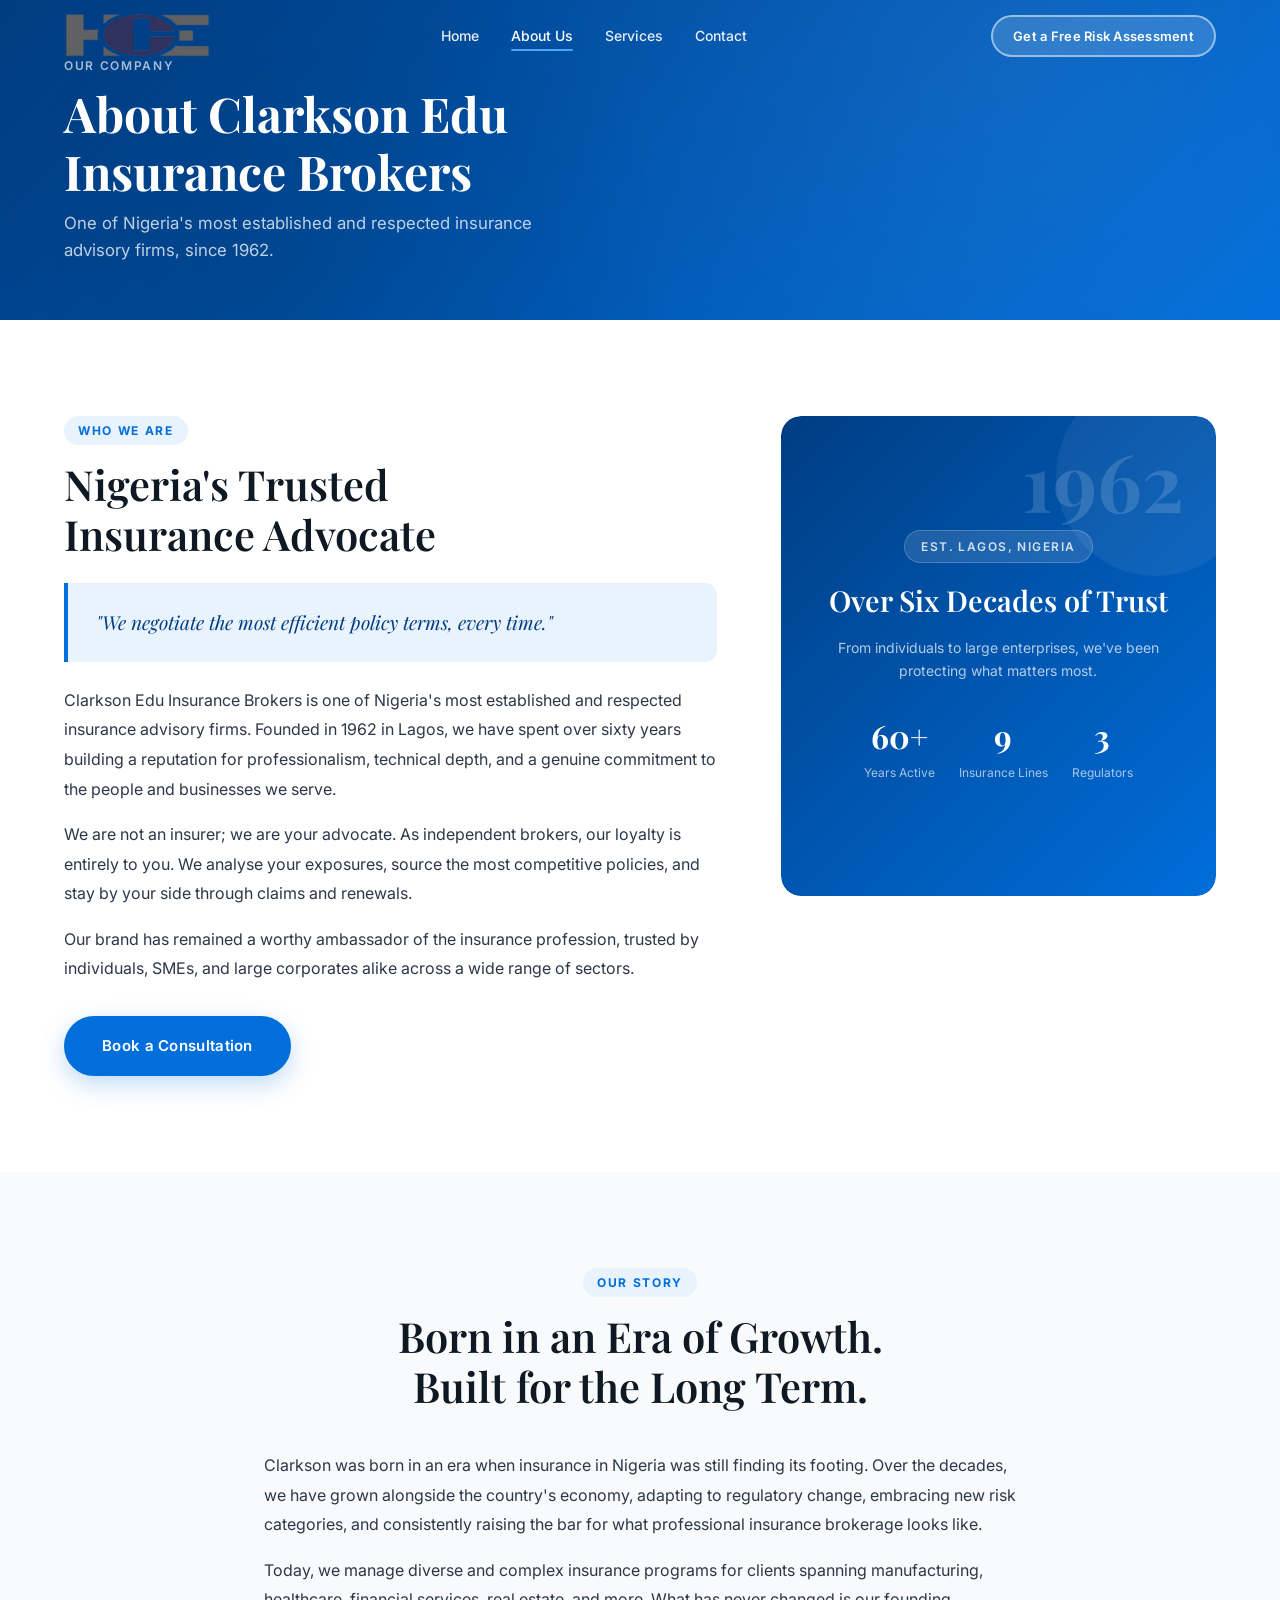
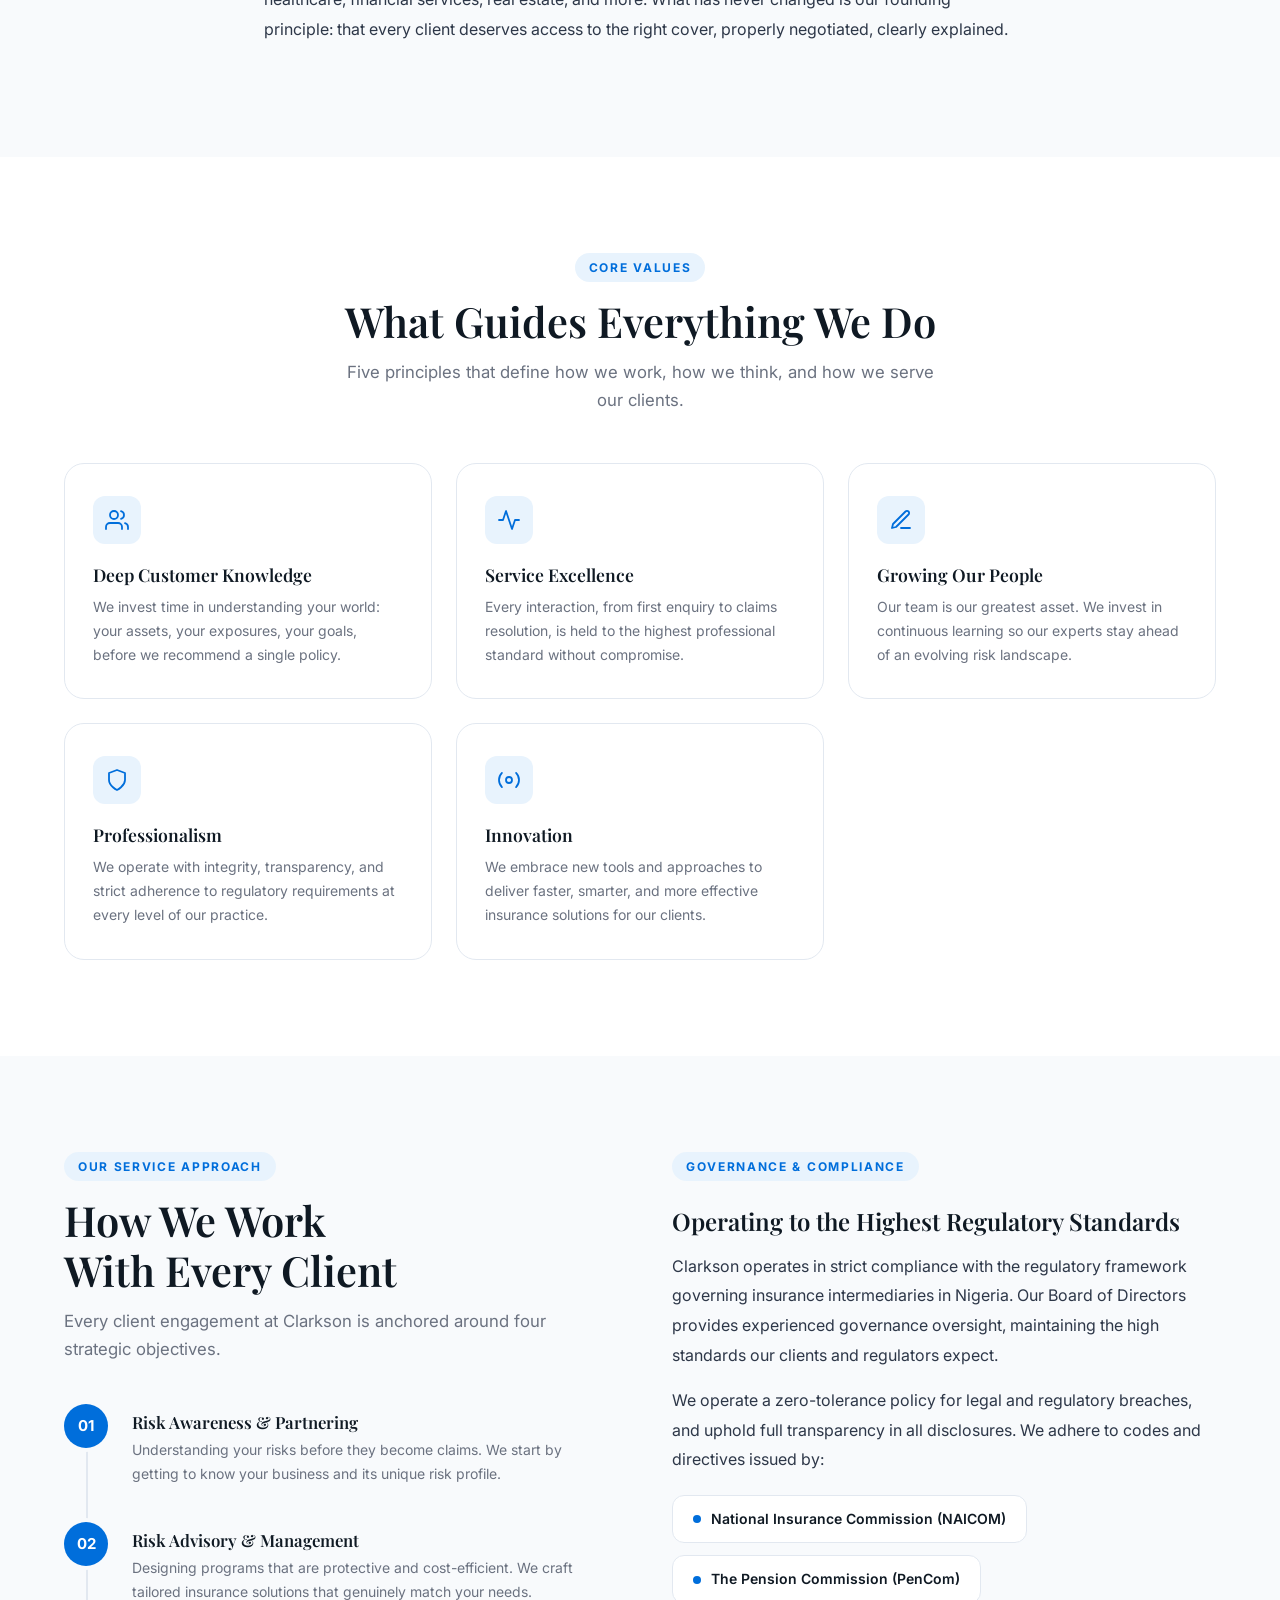
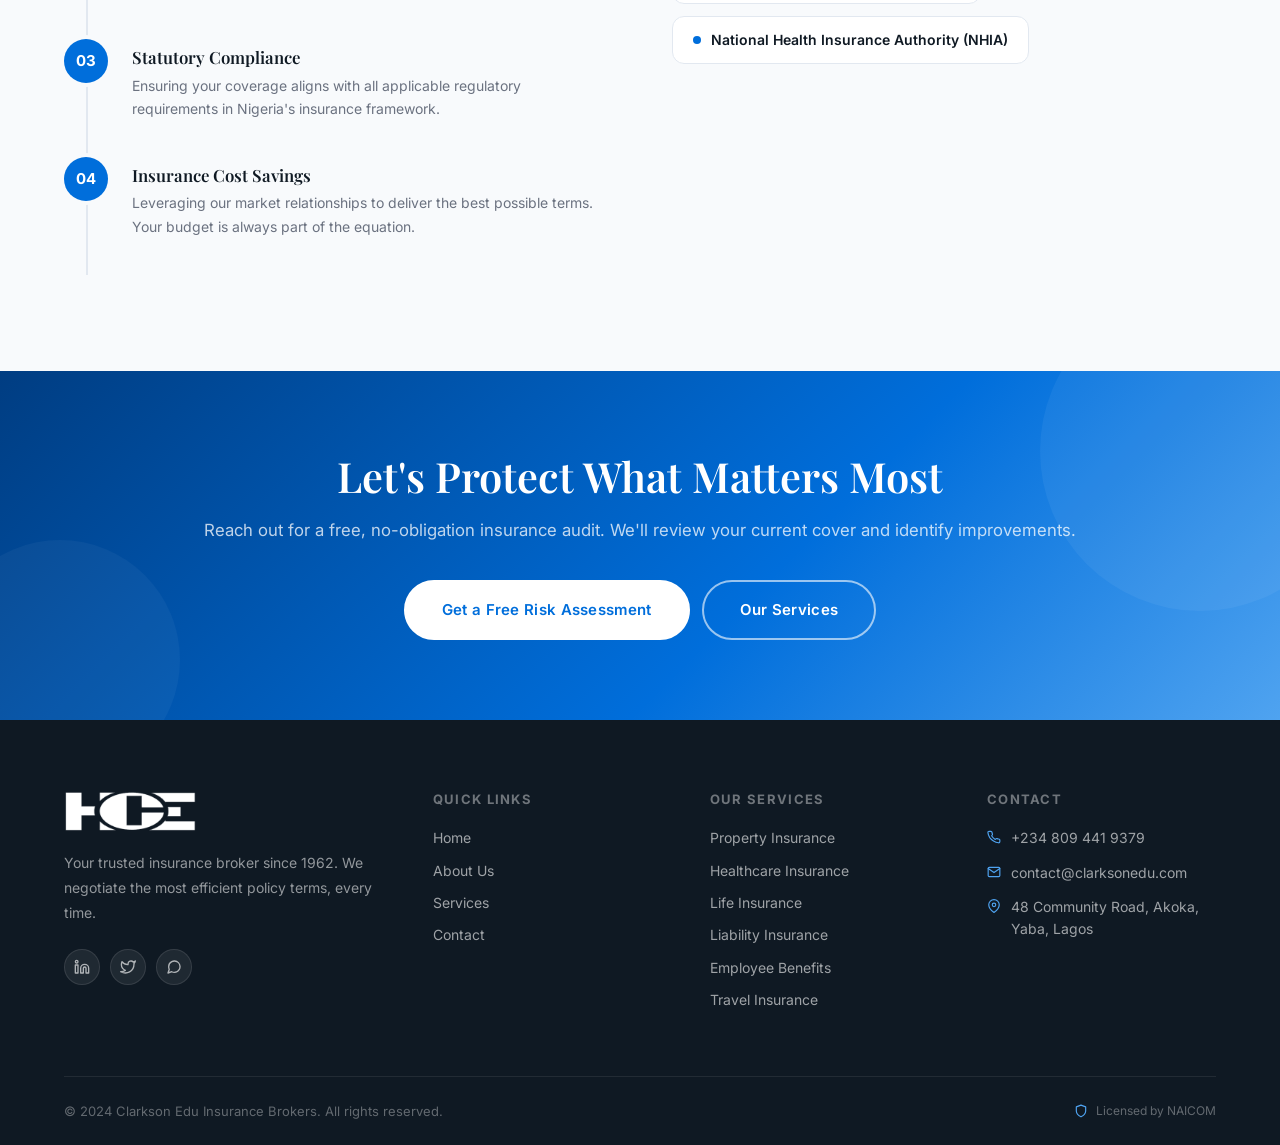
==== commit c261a141: "Update site logo to new PNG mark Co-Authored-By: Claude Sonnet 5 <noreply@anthropic.com>" ====
--- a/about.html
+++ b/about.html
@@ -5,7 +5,7 @@
   <meta name="viewport" content="width=device-width, initial-scale=1.0"/>
   <title>About Us | Clarkson Edu Insurance Brokers</title>
   <meta name="description" content="Clarkson Edu Insurance Brokers, one of Nigeria's most established insurance advisory firms. Founded in 1962, over 60 years of trust and expertise."/>
-  <link rel="icon" type="image/svg+xml" href="./images/logo.svg"/>
+  <link rel="icon" type="image/png" href="./images/logo.png"/>
   <link rel="preconnect" href="https://fonts.googleapis.com"/>
   <link rel="preconnect" href="https://fonts.gstatic.com" crossorigin/>
   <link href="https://fonts.googleapis.com/css2?family=Inter:wght@300;400;500;600;700;800&family=Playfair+Display:wght@500;600;700&display=swap" rel="stylesheet"/>
@@ -23,7 +23,7 @@
   <div class="container">
     <nav class="nav-inner">
       <a href="./index.html" class="nav-logo">
-        <img src="./images/logo.svg" alt="Clarkson Edu Insurance Brokers"/>
+        <img src="./images/logo.png" alt="Clarkson Edu Insurance Brokers"/>
       </a>
       <div class="nav-links">
         <a href="./index.html" class="nav-link">Home</a>
@@ -239,7 +239,7 @@
     <div class="footer-grid">
       <div class="footer-brand">
         <div class="footer-logo">
-          <img src="./images/logo.svg" alt="Clarkson Edu Insurance Brokers"/>
+          <img src="./images/logo.png" alt="Clarkson Edu Insurance Brokers"/>
         </div>
         <p class="footer-tagline">Your trusted insurance broker since 1962. We negotiate the most efficient policy terms, every time.</p>
         <div class="footer-socials">
